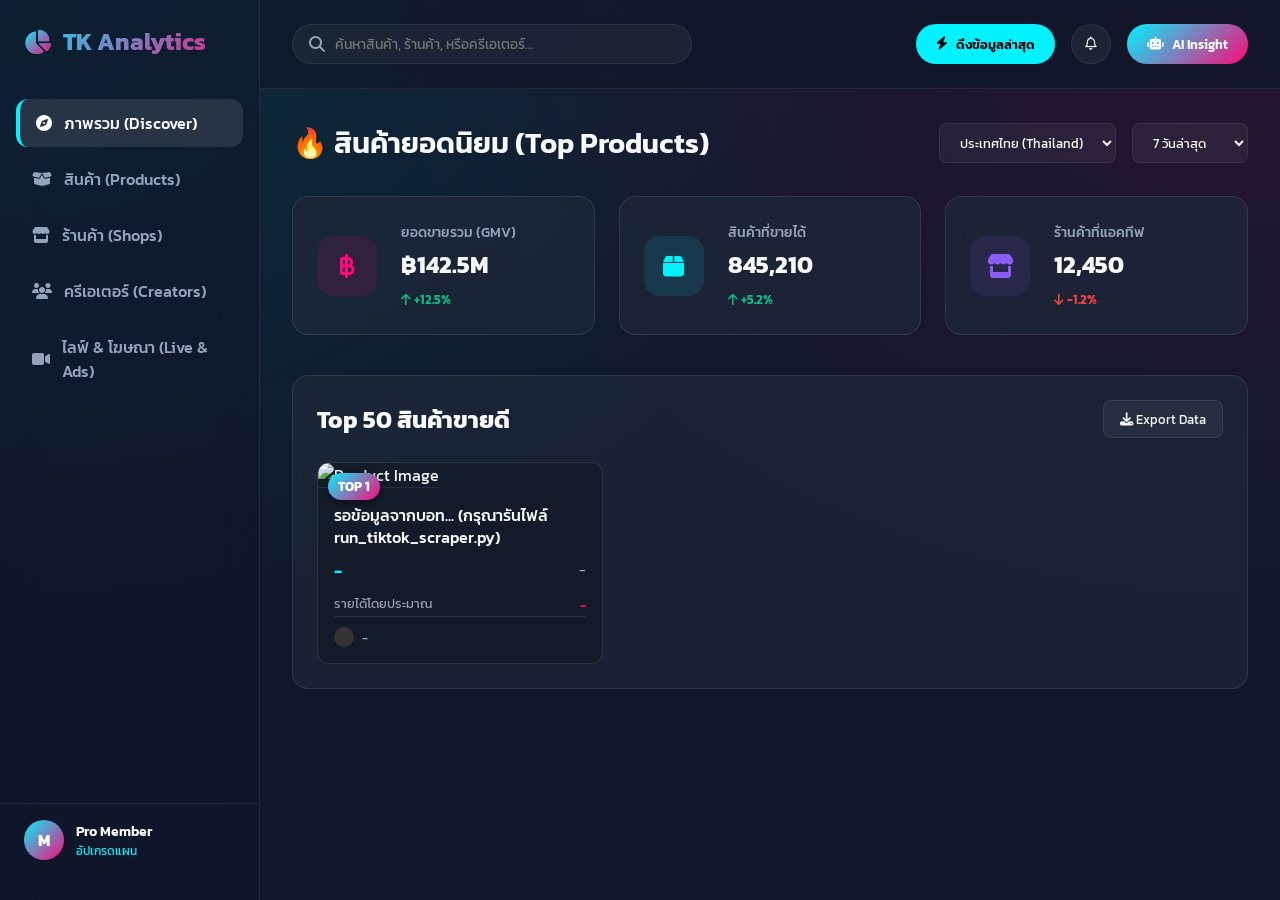
==== tiktok_dashboard_ui/index.html @ 07445271 "Initial commit by Ar-Ham" ====
<!DOCTYPE html>
<html lang="th">
<head>
    <meta charset="UTF-8">
    <meta name="viewport" content="width=device-width, initial-scale=1.0">
    <title>TK Analytics - TikTok Shop Dashboard</title>
    <link rel="stylesheet" href="styles.css">
    <!-- Google Fonts -->
    <link href="https://fonts.googleapis.com/css2?family=Inter:wght@300;400;500;600;700&family=Kanit:wght@300;400;500;600&display=swap" rel="stylesheet">
    <!-- FontAwesome -->
    <link rel="stylesheet" href="https://cdnjs.cloudflare.com/ajax/libs/font-awesome/6.4.0/css/all.min.css">
</head>
<body>
    <div class="dashboard-container">
        <!-- Sidebar -->
        <aside class="sidebar">
            <div class="logo">
                <i class="fa-solid fa-chart-pie logo-icon"></i>
                <span>TK Analytics</span>
            </div>
            <nav class="sidebar-nav">
                <a href="#" class="nav-item active"><i class="fa-solid fa-compass"></i> ภาพรวม (Discover)</a>
                <a href="#" class="nav-item"><i class="fa-solid fa-box-open"></i> สินค้า (Products)</a>
                <a href="#" class="nav-item"><i class="fa-solid fa-store"></i> ร้านค้า (Shops)</a>
                <a href="#" class="nav-item"><i class="fa-solid fa-users"></i> ครีเอเตอร์ (Creators)</a>
                <a href="#" class="nav-item"><i class="fa-solid fa-video"></i> ไลฟ์ & โฆษณา (Live & Ads)</a>
            </nav>
            <div class="sidebar-footer">
                <div class="user-profile">
                    <div class="avatar">M</div>
                    <div class="user-info">
                        <span class="user-name">Pro Member</span>
                        <span class="user-plan">อัปเกรดแผน</span>
                    </div>
                </div>
            </div>
        </aside>

        <!-- Main Content -->
        <main class="main-content">
            <!-- Header -->
            <header class="topbar">
                <div class="search-bar">
                    <i class="fa-solid fa-search"></i>
                    <input type="text" placeholder="ค้นหาสินค้า, ร้านค้า, หรือครีเอเตอร์...">
                </div>
                <div class="topbar-actions">
                    <button id="scrape-btn" class="action-btn primary-btn" style="background: var(--primary-cyan); color: #000;"><i class="fa-solid fa-bolt"></i> ดึงข้อมูลล่าสุด</button>
                    <button class="action-btn"><i class="fa-regular fa-bell"></i></button>
                    <button class="action-btn primary-btn"><i class="fa-solid fa-robot"></i> AI Insight</button>
                </div>
            </header>

            <!-- Dashboard Content -->
            <div class="content-wrapper">
                <div class="page-header">
                    <h1>🔥 สินค้ายอดนิยม (Top Products)</h1>
                    <div class="filters">
                        <select class="filter-select">
                            <option>ประเทศไทย (Thailand)</option>
                        </select>
                        <select class="filter-select">
                            <option>7 วันล่าสุด</option>
                            <option>30 วันล่าสุด</option>
                        </select>
                    </div>
                </div>

                <!-- Stats Overview -->
                <div class="stats-grid">
                    <div class="stat-card">
                        <div class="stat-icon pink"><i class="fa-solid fa-baht-sign"></i></div>
                        <div class="stat-info">
                            <h3>ยอดขายรวม (GMV)</h3>
                            <h2>฿142.5M</h2>
                            <span class="trend positive"><i class="fa-solid fa-arrow-up"></i> +12.5%</span>
                        </div>
                    </div>
                    <div class="stat-card">
                        <div class="stat-icon cyan"><i class="fa-solid fa-box"></i></div>
                        <div class="stat-info">
                            <h3>สินค้าที่ขายได้</h3>
                            <h2>845,210</h2>
                            <span class="trend positive"><i class="fa-solid fa-arrow-up"></i> +5.2%</span>
                        </div>
                    </div>
                    <div class="stat-card">
                        <div class="stat-icon purple"><i class="fa-solid fa-store"></i></div>
                        <div class="stat-info">
                            <h3>ร้านค้าที่แอคทีฟ</h3>
                            <h2>12,450</h2>
                            <span class="trend negative"><i class="fa-solid fa-arrow-down"></i> -1.2%</span>
                        </div>
                    </div>
                </div>

                <!-- Products Grid -->
                <div class="products-section">
                    <div class="section-header">
                        <h2>Top 50 สินค้าขายดี</h2>
                        <button class="export-btn"><i class="fa-solid fa-download"></i> Export Data</button>
                    </div>
                    
                    <div class="products-grid" id="products-container">
                        <!-- Product cards will be injected by JavaScript -->
                    </div>
                </div>
            </div>
        </main>
    </div>

    <script src="script.js"></script>
</body>
</html>
---- tiktok_dashboard_ui/styles.css ----
:root {
    /* Colors */
    --bg-dark: #0f172a;
    --bg-card: rgba(30, 41, 59, 0.7);
    --text-main: #f8fafc;
    --text-muted: #94a3b8;
    --primary-cyan: #00f2fe;
    --primary-pink: #fe0979;
    --accent-purple: #8b5cf6;
    --border-color: rgba(255, 255, 255, 0.08);
    --glass-bg: rgba(15, 23, 42, 0.6);
    --glass-border: rgba(255, 255, 255, 0.1);
    
    /* Gradients */
    --gradient-tiktok: linear-gradient(135deg, var(--primary-cyan) 0%, var(--primary-pink) 100%);
    --gradient-card: linear-gradient(180deg, rgba(30,41,59,0.9) 0%, rgba(15,23,42,0.9) 100%);
}

* {
    margin: 0;
    padding: 0;
    box-sizing: border-box;
    font-family: 'Kanit', 'Inter', sans-serif;
}

body {
    background-color: var(--bg-dark);
    color: var(--text-main);
    background-image: 
        radial-gradient(at 0% 0%, rgba(0, 242, 254, 0.1) 0px, transparent 50%),
        radial-gradient(at 100% 0%, rgba(254, 9, 121, 0.1) 0px, transparent 50%);
    background-attachment: fixed;
    min-height: 100vh;
}

/* Dashboard Layout */
.dashboard-container {
    display: flex;
    height: 100vh;
    overflow: hidden;
}

/* Sidebar */
.sidebar {
    width: 260px;
    background: var(--glass-bg);
    border-right: 1px solid var(--border-color);
    backdrop-filter: blur(20px);
    display: flex;
    flex-direction: column;
    padding: 1.5rem 0;
    z-index: 10;
}

.logo {
    display: flex;
    align-items: center;
    gap: 12px;
    padding: 0 1.5rem;
    font-size: 1.5rem;
    font-weight: 700;
    margin-bottom: 2.5rem;
    background: var(--gradient-tiktok);
    -webkit-background-clip: text;
    -webkit-text-fill-color: transparent;
}

.logo-icon {
    background: var(--gradient-tiktok);
    -webkit-background-clip: text;
    -webkit-text-fill-color: transparent;
}

.sidebar-nav {
    display: flex;
    flex-direction: column;
    gap: 0.5rem;
    padding: 0 1rem;
    flex: 1;
}

.nav-item {
    display: flex;
    align-items: center;
    gap: 12px;
    padding: 12px 16px;
    color: var(--text-muted);
    text-decoration: none;
    border-radius: 12px;
    transition: all 0.3s ease;
    font-weight: 500;
}

.nav-item:hover {
    color: var(--text-main);
    background: rgba(255, 255, 255, 0.05);
}

.nav-item.active {
    color: var(--text-main);
    background: rgba(255, 255, 255, 0.1);
    border-left: 4px solid var(--primary-cyan);
}

.sidebar-footer {
    padding: 1rem 1.5rem;
    border-top: 1px solid var(--border-color);
}

.user-profile {
    display: flex;
    align-items: center;
    gap: 12px;
}

.avatar {
    width: 40px;
    height: 40px;
    border-radius: 50%;
    background: var(--gradient-tiktok);
    display: flex;
    align-items: center;
    justify-content: center;
    font-weight: 700;
    color: white;
}

.user-info {
    display: flex;
    flex-direction: column;
}

.user-name {
    font-size: 0.9rem;
    font-weight: 600;
}

.user-plan {
    font-size: 0.75rem;
    color: var(--primary-cyan);
    cursor: pointer;
}

/* Main Content */
.main-content {
    flex: 1;
    display: flex;
    flex-direction: column;
    overflow-y: auto;
}

/* Topbar */
.topbar {
    display: flex;
    justify-content: space-between;
    align-items: center;
    padding: 1.5rem 2rem;
    background: rgba(15, 23, 42, 0.8);
    backdrop-filter: blur(10px);
    border-bottom: 1px solid var(--border-color);
    position: sticky;
    top: 0;
    z-index: 5;
}

.search-bar {
    display: flex;
    align-items: center;
    background: rgba(255, 255, 255, 0.05);
    border: 1px solid var(--border-color);
    border-radius: 20px;
    padding: 8px 16px;
    width: 400px;
    transition: all 0.3s ease;
}

.search-bar:focus-within {
    border-color: var(--primary-cyan);
    box-shadow: 0 0 10px rgba(0, 242, 254, 0.2);
}

.search-bar i {
    color: var(--text-muted);
    margin-right: 10px;
}

.search-bar input {
    background: transparent;
    border: none;
    color: var(--text-main);
    width: 100%;
    outline: none;
    font-size: 0.9rem;
}

.topbar-actions {
    display: flex;
    gap: 1rem;
}

.action-btn {
    background: rgba(255, 255, 255, 0.05);
    border: 1px solid var(--border-color);
    color: var(--text-main);
    width: 40px;
    height: 40px;
    border-radius: 50%;
    cursor: pointer;
    transition: all 0.3s ease;
    display: flex;
    align-items: center;
    justify-content: center;
}

.action-btn:hover {
    background: rgba(255, 255, 255, 0.1);
}

.primary-btn {
    width: auto;
    padding: 0 20px;
    border-radius: 20px;
    background: var(--gradient-tiktok);
    border: none;
    font-weight: 600;
    gap: 8px;
}

.primary-btn:hover {
    box-shadow: 0 4px 15px rgba(254, 9, 121, 0.4);
    transform: translateY(-2px);
}

/* Content Wrapper */
.content-wrapper {
    padding: 2rem;
}

.page-header {
    display: flex;
    justify-content: space-between;
    align-items: center;
    margin-bottom: 2rem;
}

.page-header h1 {
    font-size: 1.8rem;
    font-weight: 600;
}

.filters {
    display: flex;
    gap: 1rem;
}

.filter-select {
    background: rgba(255, 255, 255, 0.05);
    border: 1px solid var(--border-color);
    color: var(--text-main);
    padding: 8px 16px;
    border-radius: 8px;
    outline: none;
    cursor: pointer;
}

/* Stats Grid */
.stats-grid {
    display: grid;
    grid-template-columns: repeat(auto-fit, minmax(250px, 1fr));
    gap: 1.5rem;
    margin-bottom: 2.5rem;
}

.stat-card {
    background: var(--bg-card);
    border: 1px solid var(--glass-border);
    border-radius: 16px;
    padding: 1.5rem;
    display: flex;
    align-items: center;
    gap: 1.5rem;
    backdrop-filter: blur(10px);
    transition: transform 0.3s ease, box-shadow 0.3s ease;
}

.stat-card:hover {
    transform: translateY(-5px);
    box-shadow: 0 10px 20px rgba(0, 0, 0, 0.2);
}

.stat-icon {
    width: 60px;
    height: 60px;
    border-radius: 16px;
    display: flex;
    align-items: center;
    justify-content: center;
    font-size: 1.5rem;
}

.stat-icon.pink { background: rgba(254, 9, 121, 0.1); color: var(--primary-pink); }
.stat-icon.cyan { background: rgba(0, 242, 254, 0.1); color: var(--primary-cyan); }
.stat-icon.purple { background: rgba(139, 92, 246, 0.1); color: var(--accent-purple); }

.stat-info h3 {
    font-size: 0.9rem;
    color: var(--text-muted);
    font-weight: 500;
    margin-bottom: 4px;
}

.stat-info h2 {
    font-size: 1.5rem;
    margin-bottom: 4px;
}

.trend {
    font-size: 0.8rem;
    font-weight: 600;
}
.trend.positive { color: #10b981; }
.trend.negative { color: #ef4444; }

/* Products Section */
.products-section {
    background: var(--bg-card);
    border: 1px solid var(--glass-border);
    border-radius: 16px;
    padding: 1.5rem;
    backdrop-filter: blur(10px);
}

.section-header {
    display: flex;
    justify-content: space-between;
    align-items: center;
    margin-bottom: 1.5rem;
}

.export-btn {
    background: rgba(255, 255, 255, 0.05);
    border: 1px solid var(--border-color);
    color: var(--text-main);
    padding: 8px 16px;
    border-radius: 8px;
    cursor: pointer;
    transition: all 0.3s ease;
}

.export-btn:hover {
    background: rgba(255, 255, 255, 0.1);
}

/* Product Grid */
.products-grid {
    display: grid;
    grid-template-columns: repeat(auto-fill, minmax(280px, 1fr));
    gap: 1.5rem;
}

.product-card {
    background: rgba(0, 0, 0, 0.2);
    border: 1px solid var(--glass-border);
    border-radius: 12px;
    overflow: hidden;
    transition: all 0.3s ease;
    position: relative;
}

.product-card:hover {
    transform: translateY(-5px);
    box-shadow: 0 8px 25px rgba(0, 242, 254, 0.15);
    border-color: rgba(0, 242, 254, 0.3);
}

.product-rank {
    position: absolute;
    top: 10px;
    left: 10px;
    background: var(--gradient-tiktok);
    color: white;
    padding: 4px 10px;
    border-radius: 20px;
    font-size: 0.8rem;
    font-weight: 700;
    z-index: 2;
    box-shadow: 0 2px 10px rgba(0,0,0,0.5);
}

.product-img {
    width: 100%;
    height: 200px;
    object-fit: cover;
    border-bottom: 1px solid var(--border-color);
}

.product-details {
    padding: 1rem;
}

.product-title {
    font-size: 1rem;
    font-weight: 500;
    margin-bottom: 10px;
    line-height: 1.4;
    height: 44px;
    overflow: hidden;
    display: -webkit-box;
    -webkit-line-clamp: 2;
    -webkit-box-orient: vertical;
}

.product-metrics {
    display: flex;
    justify-content: space-between;
    margin-bottom: 10px;
    font-size: 0.9rem;
}

.price {
    color: var(--primary-cyan);
    font-weight: 600;
    font-size: 1.1rem;
}

.sales {
    color: var(--text-muted);
}

.shop-info {
    display: flex;
    align-items: center;
    gap: 8px;
    font-size: 0.8rem;
    color: var(--text-muted);
    border-top: 1px solid var(--border-color);
    padding-top: 10px;
}

.shop-avatar {
    width: 20px;
    height: 20px;
    border-radius: 50%;
    background: #333;
}
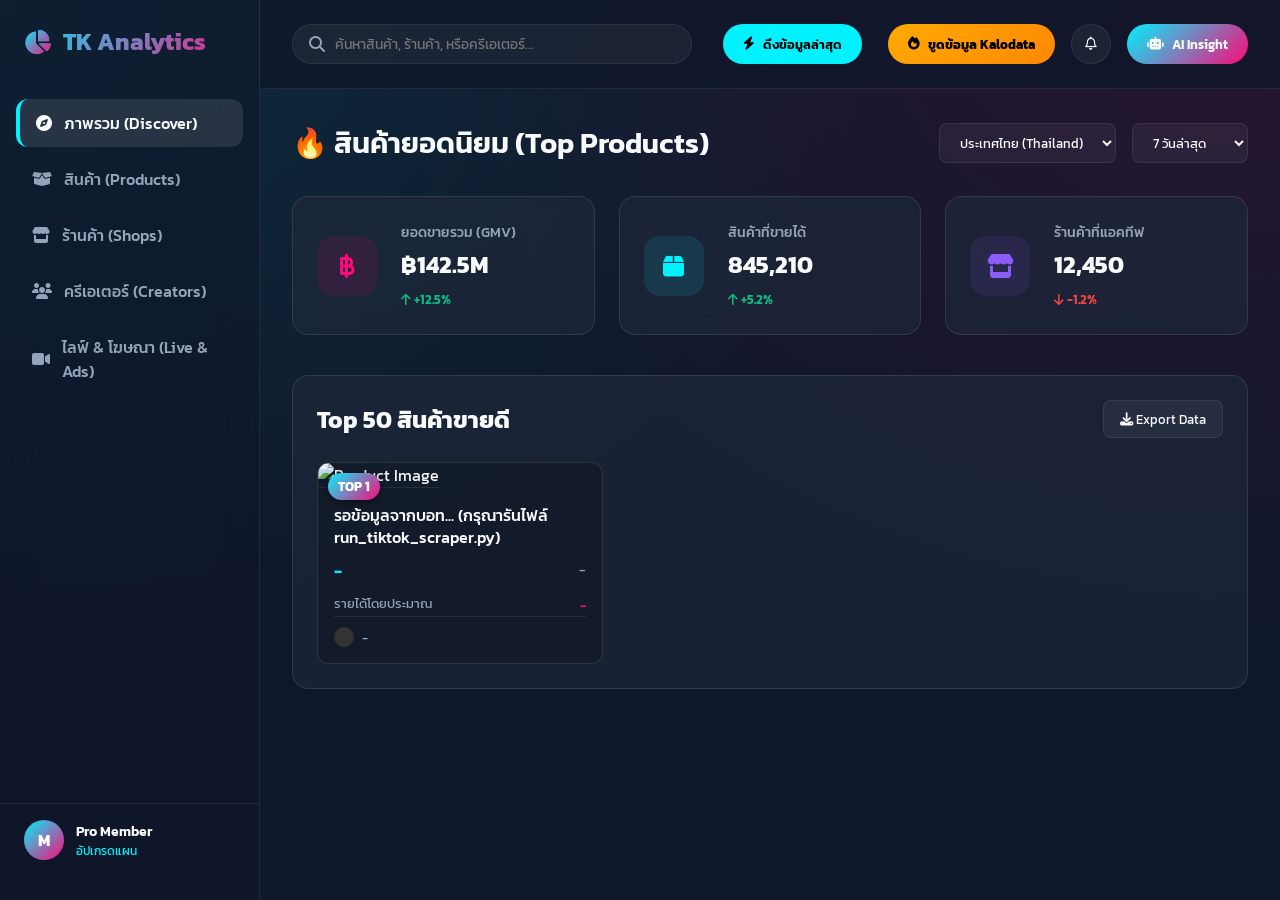
==== commit 58692895: "Add Kalodata scraper and dashboard integration by Ar-Ham" ====
--- a/tiktok_dashboard_ui/index.html
+++ b/tiktok_dashboard_ui/index.html
@@ -46,6 +46,7 @@
                 </div>
                 <div class="topbar-actions">
                     <button id="scrape-btn" class="action-btn primary-btn" style="background: var(--primary-cyan); color: #000;"><i class="fa-solid fa-bolt"></i> ดึงข้อมูลล่าสุด</button>
+                    <button id="scrape-kalodata-btn" class="action-btn primary-btn" style="background: linear-gradient(135deg, #ffaa00, #ff8800); color: #000; font-weight: bold; margin-left: 10px;"><i class="fa-solid fa-fire"></i> ขูดข้อมูล Kalodata</button>
                     <button class="action-btn"><i class="fa-regular fa-bell"></i></button>
                     <button class="action-btn primary-btn"><i class="fa-solid fa-robot"></i> AI Insight</button>
                 </div>
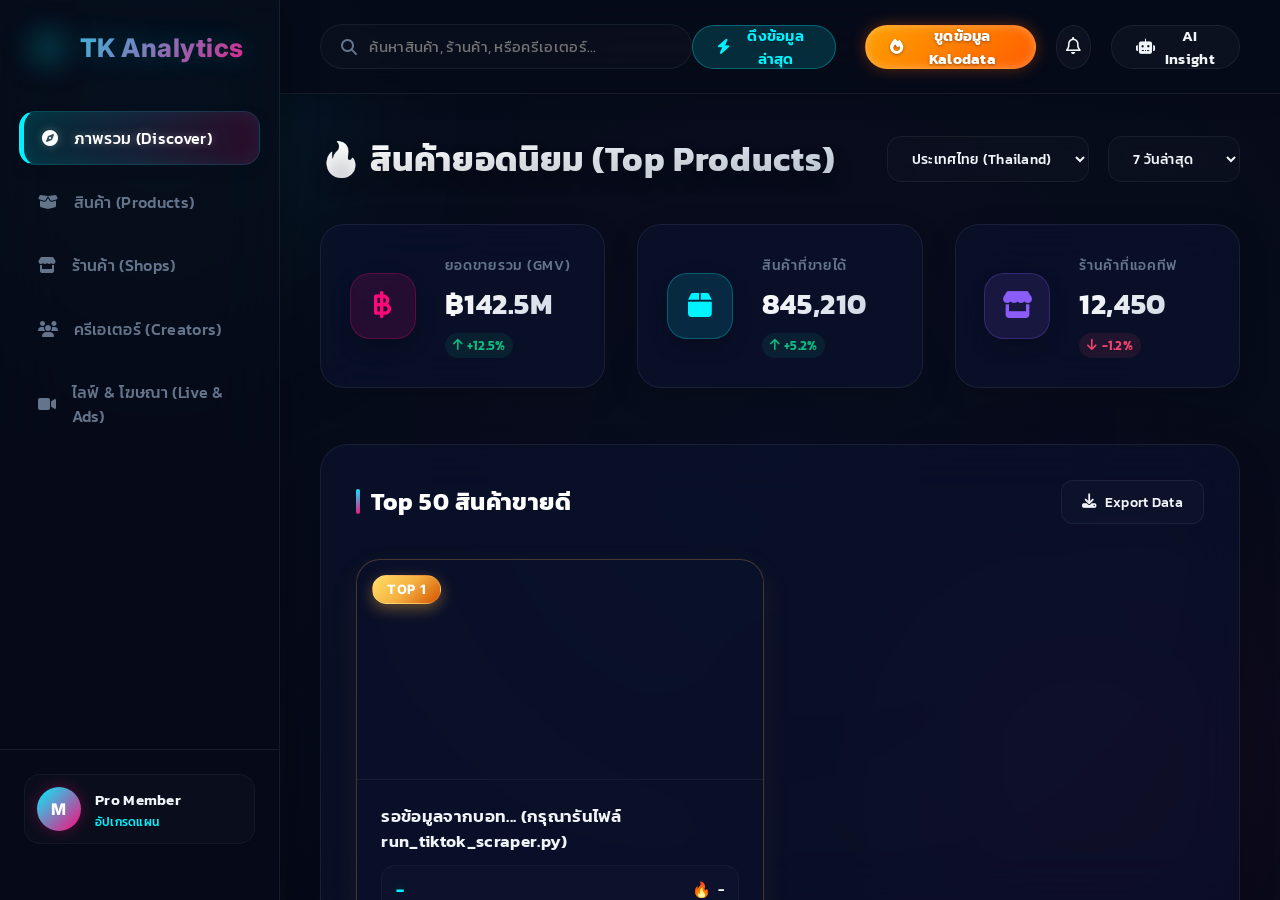
==== commit 4f6f5705: "fix(cache): add stylesheet cache buster in index.html" ====
--- a/tiktok_dashboard_ui/index.html
+++ b/tiktok_dashboard_ui/index.html
@@ -4,7 +4,7 @@
     <meta charset="UTF-8">
     <meta name="viewport" content="width=device-width, initial-scale=1.0">
     <title>TK Analytics - TikTok Shop Dashboard</title>
-    <link rel="stylesheet" href="styles.css">
+    <link rel="stylesheet" href="styles.css?v=2.0">
     <!-- Google Fonts -->
     <link href="https://fonts.googleapis.com/css2?family=Inter:wght@300;400;500;600;700&family=Kanit:wght@300;400;500;600&display=swap" rel="stylesheet">
     <!-- FontAwesome -->
--- a/tiktok_dashboard_ui/styles.css
+++ b/tiktok_dashboard_ui/styles.css
@@ -1,19 +1,31 @@
 :root {
-    /* Colors */
-    --bg-dark: #0f172a;
-    --bg-card: rgba(30, 41, 59, 0.7);
-    --text-main: #f8fafc;
-    --text-muted: #94a3b8;
+    /* Base Colors - Luxurious Sleek Dark Palette */
+    --bg-dark: #070b19;
+    --bg-surface: #0b122c;
+    --bg-card: rgba(13, 22, 53, 0.45);
+    
+    --text-main: #f1f5f9;
+    --text-muted: #64748b;
+    --text-glow: rgba(255, 255, 255, 0.8);
+    
+    /* Cyber Gradient Colors */
     --primary-cyan: #00f2fe;
     --primary-pink: #fe0979;
     --accent-purple: #8b5cf6;
-    --border-color: rgba(255, 255, 255, 0.08);
-    --glass-bg: rgba(15, 23, 42, 0.6);
-    --glass-border: rgba(255, 255, 255, 0.1);
+    --primary-gold: #f5b041;
+    --border-color: rgba(255, 255, 255, 0.05);
     
-    /* Gradients */
+    /* Reflective Glass Properties */
+    --glass-bg: rgba(7, 11, 25, 0.65);
+    --glass-border: rgba(255, 255, 255, 0.07);
+    
+    /* Premium Gradients */
     --gradient-tiktok: linear-gradient(135deg, var(--primary-cyan) 0%, var(--primary-pink) 100%);
-    --gradient-card: linear-gradient(180deg, rgba(30,41,59,0.9) 0%, rgba(15,23,42,0.9) 100%);
+    --gradient-gold: linear-gradient(135deg, #ffe066 0%, #f5b041 50%, #d35400 100%);
+    --gradient-silver: linear-gradient(135deg, #ffffff 0%, #cbd5e1 50%, #64748b 100%);
+    --gradient-bronze: linear-gradient(135deg, #f0b27a 0%, #ca6f1e 50%, #873600 100%);
+    --gradient-cyber: linear-gradient(135deg, var(--accent-purple) 0%, var(--primary-pink) 100%);
+    --gradient-glow: linear-gradient(90deg, rgba(0, 242, 254, 0.15) 0%, rgba(254, 9, 121, 0.15) 100%);
 }
 
 * {
@@ -21,16 +33,71 @@
     padding: 0;
     box-sizing: border-box;
     font-family: 'Kanit', 'Inter', sans-serif;
-}
-
+    letter-spacing: 0.02em;
+}
+
+/* Beautiful Animated Dynamic Glow Background */
 body {
     background-color: var(--bg-dark);
     color: var(--text-main);
-    background-image: 
-        radial-gradient(at 0% 0%, rgba(0, 242, 254, 0.1) 0px, transparent 50%),
-        radial-gradient(at 100% 0%, rgba(254, 9, 121, 0.1) 0px, transparent 50%);
-    background-attachment: fixed;
     min-height: 100vh;
+    overflow-x: hidden;
+    position: relative;
+}
+
+/* Floating Blurred Organic Spheres for immersive feel */
+body::before {
+    content: '';
+    position: fixed;
+    top: -10%;
+    left: -10%;
+    width: 45%;
+    height: 45%;
+    background: radial-gradient(circle, rgba(0, 242, 254, 0.12) 0%, transparent 70%);
+    z-index: -1;
+    filter: blur(100px);
+    animation: floatGlow1 25s infinite alternate ease-in-out;
+}
+
+body::after {
+    content: '';
+    position: fixed;
+    bottom: -10%;
+    right: -10%;
+    width: 50%;
+    height: 50%;
+    background: radial-gradient(circle, rgba(254, 9, 121, 0.1) 0%, transparent 70%);
+    z-index: -1;
+    filter: blur(110px);
+    animation: floatGlow2 30s infinite alternate ease-in-out;
+}
+
+@keyframes floatGlow1 {
+    0% { transform: translate(0, 0) scale(1); }
+    100% { transform: translate(120px, 60px) scale(1.25); }
+}
+
+@keyframes floatGlow2 {
+    0% { transform: translate(0, 0) scale(1); }
+    100% { transform: translate(-140px, -80px) scale(1.15); }
+}
+
+/* Custom Cyber Scrollbar */
+::-webkit-scrollbar {
+    width: 6px;
+    height: 6px;
+}
+::-webkit-scrollbar-track {
+    background: rgba(7, 11, 25, 0.5);
+}
+::-webkit-scrollbar-thumb {
+    background: rgba(255, 255, 255, 0.1);
+    border-radius: 10px;
+    transition: all 0.3s;
+}
+::-webkit-scrollbar-thumb:hover {
+    background: var(--primary-cyan);
+    box-shadow: 0 0 10px var(--primary-cyan);
 }
 
 /* Dashboard Layout */
@@ -40,89 +107,103 @@
     overflow: hidden;
 }
 
-/* Sidebar */
+/* Sidebar with Futuristic Glassmorphism */
 .sidebar {
-    width: 260px;
+    width: 280px;
     background: var(--glass-bg);
-    border-right: 1px solid var(--border-color);
-    backdrop-filter: blur(20px);
+    border-right: 1px solid var(--glass-border);
+    backdrop-filter: blur(35px);
+    -webkit-backdrop-filter: blur(35px);
     display: flex;
     flex-direction: column;
-    padding: 1.5rem 0;
+    padding: 2rem 0;
     z-index: 10;
+    box-shadow: 10px 0 30px rgba(0, 0, 0, 0.2);
 }
 
 .logo {
     display: flex;
     align-items: center;
-    gap: 12px;
-    padding: 0 1.5rem;
-    font-size: 1.5rem;
-    font-weight: 700;
-    margin-bottom: 2.5rem;
+    gap: 15px;
+    padding: 0 2rem;
+    font-size: 1.6rem;
+    font-weight: 800;
+    margin-bottom: 3rem;
     background: var(--gradient-tiktok);
     -webkit-background-clip: text;
     -webkit-text-fill-color: transparent;
+    text-shadow: 0 0 30px rgba(0, 242, 254, 0.3);
 }
 
 .logo-icon {
-    background: var(--gradient-tiktok);
-    -webkit-background-clip: text;
-    -webkit-text-fill-color: transparent;
+    font-size: 1.8rem;
+    filter: drop-shadow(0 0 10px rgba(0, 242, 254, 0.5));
 }
 
 .sidebar-nav {
     display: flex;
     flex-direction: column;
-    gap: 0.5rem;
-    padding: 0 1rem;
+    gap: 0.6rem;
+    padding: 0 1.2rem;
     flex: 1;
 }
 
 .nav-item {
     display: flex;
     align-items: center;
-    gap: 12px;
-    padding: 12px 16px;
+    gap: 15px;
+    padding: 14px 18px;
     color: var(--text-muted);
     text-decoration: none;
-    border-radius: 12px;
-    transition: all 0.3s ease;
+    border-radius: 16px;
+    transition: all 0.4s cubic-bezier(0.4, 0, 0.2, 1);
     font-weight: 500;
+    border: 1px solid transparent;
 }
 
 .nav-item:hover {
     color: var(--text-main);
-    background: rgba(255, 255, 255, 0.05);
+    background: rgba(255, 255, 255, 0.03);
+    border-color: rgba(255, 255, 255, 0.05);
+    transform: translateX(5px);
 }
 
 .nav-item.active {
-    color: var(--text-main);
-    background: rgba(255, 255, 255, 0.1);
-    border-left: 4px solid var(--primary-cyan);
+    color: #fff;
+    background: var(--gradient-glow);
+    border: 1px solid rgba(0, 242, 254, 0.15);
+    border-left: 5px solid var(--primary-cyan);
+    box-shadow: inset 0 0 20px rgba(0, 242, 254, 0.08), 0 5px 15px rgba(0, 0, 0, 0.1);
+    text-shadow: 0 0 8px rgba(255, 255, 255, 0.3);
 }
 
 .sidebar-footer {
-    padding: 1rem 1.5rem;
-    border-top: 1px solid var(--border-color);
+    padding: 1.5rem;
+    border-top: 1px solid var(--glass-border);
+    margin-top: auto;
 }
 
 .user-profile {
     display: flex;
     align-items: center;
-    gap: 12px;
+    gap: 14px;
+    background: rgba(255, 255, 255, 0.02);
+    padding: 12px;
+    border-radius: 16px;
+    border: 1px solid rgba(255, 255, 255, 0.04);
 }
 
 .avatar {
-    width: 40px;
-    height: 40px;
+    width: 44px;
+    height: 44px;
     border-radius: 50%;
     background: var(--gradient-tiktok);
     display: flex;
     align-items: center;
     justify-content: center;
-    font-weight: 700;
+    font-weight: 800;
     color: white;
+    box-shadow: 0 0 15px rgba(254, 9, 121, 0.3);
 }
 
 .user-info {
@@ -131,57 +212,69 @@
 }
 
 .user-name {
-    font-size: 0.9rem;
+    font-size: 0.95rem;
     font-weight: 600;
+    color: var(--text-main);
 }
 
 .user-plan {
     font-size: 0.75rem;
     color: var(--primary-cyan);
-    cursor: pointer;
-}
-
-/* Main Content */
+    font-weight: 500;
+    margin-top: 2px;
+    transition: all 0.3s;
+}
+
+.user-plan:hover {
+    text-shadow: 0 0 8px var(--primary-cyan);
+}
+
+/* Main Content Area */
 .main-content {
     flex: 1;
     display: flex;
     flex-direction: column;
     overflow-y: auto;
-}
-
-/* Topbar */
+    background: radial-gradient(circle at 50% 50%, rgba(13, 22, 53, 0.2) 0%, transparent 100%);
+}
+
+/* Glass Header Topbar */
 .topbar {
     display: flex;
     justify-content: space-between;
     align-items: center;
-    padding: 1.5rem 2rem;
-    background: rgba(15, 23, 42, 0.8);
-    backdrop-filter: blur(10px);
-    border-bottom: 1px solid var(--border-color);
+    padding: 1.5rem 2.5rem;
+    background: rgba(7, 11, 25, 0.85);
+    backdrop-filter: blur(20px);
+    -webkit-backdrop-filter: blur(20px);
+    border-bottom: 1px solid var(--glass-border);
     position: sticky;
     top: 0;
     z-index: 5;
+    box-shadow: 0 5px 20px rgba(0, 0, 0, 0.15);
 }
 
 .search-bar {
     display: flex;
     align-items: center;
+    background: rgba(255, 255, 255, 0.02);
+    border: 1px solid rgba(255, 255, 255, 0.06);
+    border-radius: 24px;
+    padding: 10px 20px;
+    width: 420px;
+    transition: all 0.4s cubic-bezier(0.4, 0, 0.2, 1);
+}
+
+.search-bar:focus-within {
+    border-color: rgba(0, 242, 254, 0.4);
     background: rgba(255, 255, 255, 0.05);
-    border: 1px solid var(--border-color);
-    border-radius: 20px;
-    padding: 8px 16px;
-    width: 400px;
-    transition: all 0.3s ease;
-}
-
-.search-bar:focus-within {
-    border-color: var(--primary-cyan);
-    box-shadow: 0 0 10px rgba(0, 242, 254, 0.2);
+    box-shadow: 0 0 20px rgba(0, 242, 254, 0.15);
+    width: 450px;
 }
 
 .search-bar i {
     color: var(--text-muted);
-    margin-right: 10px;
+    margin-right: 12px;
 }
 
 .search-bar input {
@@ -190,256 +283,491 @@
     color: var(--text-main);
     width: 100%;
     outline: none;
-    font-size: 0.9rem;
+    font-size: 0.95rem;
 }
 
 .topbar-actions {
     display: flex;
-    gap: 1rem;
+    align-items: center;
+    gap: 1.2rem;
 }
 
 .action-btn {
-    background: rgba(255, 255, 255, 0.05);
-    border: 1px solid var(--border-color);
-    color: var(--text-main);
-    width: 40px;
-    height: 40px;
+    background: rgba(255, 255, 255, 0.03);
+    border: 1px solid rgba(255, 255, 255, 0.06);
+    color: var(--text-main);
+    width: 44px;
+    height: 44px;
     border-radius: 50%;
     cursor: pointer;
-    transition: all 0.3s ease;
+    transition: all 0.3s cubic-bezier(0.4, 0, 0.2, 1);
     display: flex;
     align-items: center;
     justify-content: center;
+    font-size: 1.05rem;
 }
 
 .action-btn:hover {
-    background: rgba(255, 255, 255, 0.1);
+    background: rgba(255, 255, 255, 0.08);
+    border-color: rgba(255, 255, 255, 0.2);
+    transform: translateY(-2px);
 }
 
 .primary-btn {
     width: auto;
-    padding: 0 20px;
-    border-radius: 20px;
-    background: var(--gradient-tiktok);
-    border: none;
+    padding: 0 24px;
+    border-radius: 22px;
     font-weight: 600;
-    gap: 8px;
-}
-
-.primary-btn:hover {
-    box-shadow: 0 4px 15px rgba(254, 9, 121, 0.4);
+    gap: 10px;
+    font-size: 0.95rem;
+}
+
+#scrape-btn {
+    background: rgba(0, 242, 254, 0.15) !important;
+    border: 1px solid rgba(0, 242, 254, 0.3) !important;
+    color: var(--primary-cyan) !important;
+    transition: all 0.3s ease;
+}
+
+#scrape-btn:hover {
+    background: rgba(0, 242, 254, 0.25) !important;
+    box-shadow: 0 0 15px rgba(0, 242, 254, 0.3);
     transform: translateY(-2px);
 }
 
-/* Content Wrapper */
+/* Premium Kalodata Golden Button */
+#scrape-kalodata-btn {
+    background: linear-gradient(135deg, #ff9f00 0%, #ff5e00 100%) !important;
+    box-shadow: 0 0 15px rgba(255, 94, 0, 0.35), inset 0 0 10px rgba(255, 255, 255, 0.3) !important;
+    border: 1px solid rgba(255, 255, 255, 0.15) !important;
+    color: white !important;
+    text-shadow: 0 1px 3px rgba(0, 0, 0, 0.4);
+    position: relative;
+    overflow: hidden;
+    transition: all 0.4s cubic-bezier(0.4, 0, 0.2, 1) !important;
+}
+
+#scrape-kalodata-btn::before {
+    content: '';
+    position: absolute;
+    top: -50%;
+    left: -60%;
+    width: 30%;
+    height: 200%;
+    background: rgba(255, 255, 255, 0.25);
+    transform: rotate(45deg);
+    transition: all 0.6s ease;
+    opacity: 0;
+}
+
+#scrape-kalodata-btn:hover {
+    transform: translateY(-3px) scale(1.03);
+    box-shadow: 0 0 25px rgba(255, 94, 0, 0.55), inset 0 0 12px rgba(255, 255, 255, 0.4) !important;
+}
+
+#scrape-kalodata-btn:hover::before {
+    left: 150%;
+    opacity: 1;
+}
+
+/* Dashboard Inner Wrapper */
 .content-wrapper {
-    padding: 2rem;
+    padding: 2.5rem;
+    max-width: 1600px;
+    width: 100%;
+    margin: 0 auto;
 }
 
 .page-header {
     display: flex;
     justify-content: space-between;
     align-items: center;
-    margin-bottom: 2rem;
+    margin-bottom: 2.5rem;
 }
 
 .page-header h1 {
-    font-size: 1.8rem;
-    font-weight: 600;
+    font-size: 2.1rem;
+    font-weight: 700;
+    background: linear-gradient(135deg, #ffffff 0%, #cbd5e1 100%);
+    -webkit-background-clip: text;
+    -webkit-text-fill-color: transparent;
+    text-shadow: 0 10px 20px rgba(0,0,0,0.2);
 }
 
 .filters {
     display: flex;
-    gap: 1rem;
+    gap: 1.2rem;
 }
 
 .filter-select {
-    background: rgba(255, 255, 255, 0.05);
-    border: 1px solid var(--border-color);
-    color: var(--text-main);
-    padding: 8px 16px;
-    border-radius: 8px;
+    background: rgba(255, 255, 255, 0.02);
+    border: 1px solid rgba(255, 255, 255, 0.06);
+    color: var(--text-main);
+    padding: 10px 20px;
+    border-radius: 14px;
     outline: none;
     cursor: pointer;
-}
-
-/* Stats Grid */
+    font-weight: 500;
+    font-size: 0.9rem;
+    backdrop-filter: blur(10px);
+    transition: all 0.3s;
+}
+
+.filter-select:hover {
+    background: rgba(255, 255, 255, 0.05);
+    border-color: rgba(255, 255, 255, 0.15);
+}
+
+/* Interactive Glass Stats Grid */
 .stats-grid {
     display: grid;
-    grid-template-columns: repeat(auto-fit, minmax(250px, 1fr));
-    gap: 1.5rem;
-    margin-bottom: 2.5rem;
+    grid-template-columns: repeat(auto-fit, minmax(280px, 1fr));
+    gap: 2rem;
+    margin-bottom: 3.5rem;
 }
 
 .stat-card {
     background: var(--bg-card);
     border: 1px solid var(--glass-border);
-    border-radius: 16px;
-    padding: 1.5rem;
-    display: flex;
-    align-items: center;
-    gap: 1.5rem;
-    backdrop-filter: blur(10px);
-    transition: transform 0.3s ease, box-shadow 0.3s ease;
+    border-radius: 24px;
+    padding: 1.8rem;
+    display: flex;
+    align-items: center;
+    gap: 1.8rem;
+    backdrop-filter: blur(20px);
+    -webkit-backdrop-filter: blur(20px);
+    transition: all 0.4s cubic-bezier(0.4, 0, 0.2, 1);
+    box-shadow: 0 10px 30px rgba(0, 0, 0, 0.15);
 }
 
 .stat-card:hover {
-    transform: translateY(-5px);
-    box-shadow: 0 10px 20px rgba(0, 0, 0, 0.2);
+    transform: translateY(-8px) scale(1.02);
+    border-color: rgba(255, 255, 255, 0.15);
+    box-shadow: 0 20px 40px rgba(0, 0, 0, 0.3), 0 0 20px rgba(0, 242, 254, 0.08);
 }
 
 .stat-icon {
-    width: 60px;
-    height: 60px;
-    border-radius: 16px;
+    width: 66px;
+    height: 66px;
+    border-radius: 20px;
     display: flex;
     align-items: center;
     justify-content: center;
-    font-size: 1.5rem;
-}
-
-.stat-icon.pink { background: rgba(254, 9, 121, 0.1); color: var(--primary-pink); }
-.stat-icon.cyan { background: rgba(0, 242, 254, 0.1); color: var(--primary-cyan); }
-.stat-icon.purple { background: rgba(139, 92, 246, 0.1); color: var(--accent-purple); }
+    font-size: 1.7rem;
+    box-shadow: 0 8px 20px rgba(0, 0, 0, 0.2);
+}
+
+.stat-icon.pink { background: rgba(254, 9, 121, 0.12); color: var(--primary-pink); border: 1px solid rgba(254, 9, 121, 0.25); }
+.stat-icon.cyan { background: rgba(0, 242, 254, 0.12); color: var(--primary-cyan); border: 1px solid rgba(0, 242, 254, 0.25); }
+.stat-icon.purple { background: rgba(139, 92, 246, 0.12); color: var(--accent-purple); border: 1px solid rgba(139, 92, 246, 0.25); }
 
 .stat-info h3 {
     font-size: 0.9rem;
     color: var(--text-muted);
     font-weight: 500;
-    margin-bottom: 4px;
+    margin-bottom: 6px;
+    text-transform: uppercase;
+    letter-spacing: 0.05em;
 }
 
 .stat-info h2 {
-    font-size: 1.5rem;
-    margin-bottom: 4px;
+    font-size: 1.8rem;
+    font-weight: 700;
+    margin-bottom: 6px;
+    background: linear-gradient(135deg, #ffffff 0%, #cbd5e1 100%);
+    -webkit-background-clip: text;
+    -webkit-text-fill-color: transparent;
 }
 
 .trend {
     font-size: 0.8rem;
     font-weight: 600;
-}
-.trend.positive { color: #10b981; }
-.trend.negative { color: #ef4444; }
-
-/* Products Section */
+    display: inline-flex;
+    align-items: center;
+    gap: 4px;
+    padding: 3px 8px;
+    border-radius: 20px;
+}
+.trend.positive { background: rgba(16, 185, 129, 0.1); color: #10b981; }
+.trend.negative { background: rgba(239, 68, 110, 0.1); color: #ef446e; }
+
+/* Products Section Base */
 .products-section {
     background: var(--bg-card);
     border: 1px solid var(--glass-border);
-    border-radius: 16px;
-    padding: 1.5rem;
-    backdrop-filter: blur(10px);
+    border-radius: 28px;
+    padding: 2.2rem;
+    backdrop-filter: blur(25px);
+    -webkit-backdrop-filter: blur(25px);
+    box-shadow: 0 15px 35px rgba(0, 0, 0, 0.2);
 }
 
 .section-header {
     display: flex;
     justify-content: space-between;
     align-items: center;
-    margin-bottom: 1.5rem;
+    margin-bottom: 2.2rem;
+}
+
+.section-header h2 {
+    font-size: 1.5rem;
+    font-weight: 700;
+    color: #fff;
+    position: relative;
+    padding-left: 15px;
+}
+
+.section-header h2::before {
+    content: '';
+    position: absolute;
+    left: 0;
+    top: 15%;
+    height: 70%;
+    width: 4px;
+    background: var(--gradient-tiktok);
+    border-radius: 2px;
 }
 
 .export-btn {
-    background: rgba(255, 255, 255, 0.05);
-    border: 1px solid var(--border-color);
-    color: var(--text-main);
-    padding: 8px 16px;
-    border-radius: 8px;
+    background: rgba(255, 255, 255, 0.02);
+    border: 1px solid rgba(255, 255, 255, 0.06);
+    color: var(--text-main);
+    padding: 10px 20px;
+    border-radius: 12px;
     cursor: pointer;
+    font-weight: 500;
+    font-size: 0.9rem;
     transition: all 0.3s ease;
+    display: flex;
+    align-items: center;
+    gap: 8px;
 }
 
 .export-btn:hover {
-    background: rgba(255, 255, 255, 0.1);
-}
-
-/* Product Grid */
+    background: rgba(255, 255, 255, 0.06);
+    border-color: rgba(255, 255, 255, 0.15);
+    transform: translateY(-1px);
+}
+
+/* Premium Product Grid */
 .products-grid {
     display: grid;
-    grid-template-columns: repeat(auto-fill, minmax(280px, 1fr));
-    gap: 1.5rem;
-}
-
+    grid-template-columns: repeat(auto-fill, minmax(300px, 1fr));
+    gap: 2rem;
+}
+
+/* Stunning Cyber product card */
 .product-card {
-    background: rgba(0, 0, 0, 0.2);
-    border: 1px solid var(--glass-border);
-    border-radius: 12px;
+    background: rgba(11, 18, 44, 0.55);
+    border: 1px solid rgba(255, 255, 255, 0.05);
+    border-radius: 24px;
     overflow: hidden;
-    transition: all 0.3s ease;
+    transition: all 0.4s cubic-bezier(0.4, 0, 0.2, 1);
     position: relative;
-}
-
+    box-shadow: 0 10px 30px rgba(0, 0, 0, 0.2);
+}
+
+/* Glowing cyberpunk hover state */
 .product-card:hover {
-    transform: translateY(-5px);
-    box-shadow: 0 8px 25px rgba(0, 242, 254, 0.15);
+    transform: translateY(-10px) scale(1.02);
     border-color: rgba(0, 242, 254, 0.3);
-}
-
+    box-shadow: 0 20px 40px rgba(0, 242, 254, 0.12), 0 0 30px rgba(254, 9, 121, 0.08);
+}
+
+/* Ranked Customizations */
+.product-card.rank-1 {
+    border: 1px solid rgba(245, 176, 65, 0.25);
+    box-shadow: 0 10px 30px rgba(245, 176, 65, 0.08);
+}
+.product-card.rank-1:hover {
+    border-color: rgba(245, 176, 65, 0.55);
+    box-shadow: 0 20px 40px rgba(245, 176, 65, 0.2), 0 0 20px rgba(245, 176, 65, 0.1);
+}
+
+.product-card.rank-2 {
+    border: 1px solid rgba(203, 213, 225, 0.25);
+    box-shadow: 0 10px 30px rgba(203, 213, 225, 0.08);
+}
+.product-card.rank-2:hover {
+    border-color: rgba(203, 213, 225, 0.55);
+    box-shadow: 0 20px 40px rgba(203, 213, 225, 0.2);
+}
+
+.product-card.rank-3 {
+    border: 1px solid rgba(240, 178, 122, 0.25);
+    box-shadow: 0 10px 30px rgba(240, 178, 122, 0.08);
+}
+.product-card.rank-3:hover {
+    border-color: rgba(240, 178, 122, 0.55);
+    box-shadow: 0 20px 40px rgba(240, 178, 122, 0.2);
+}
+
+/* Glowing Rank Badges */
 .product-rank {
     position: absolute;
-    top: 10px;
-    left: 10px;
-    background: var(--gradient-tiktok);
+    top: 15px;
+    left: 15px;
+    background: var(--gradient-cyber);
     color: white;
-    padding: 4px 10px;
+    padding: 6px 14px;
     border-radius: 20px;
     font-size: 0.8rem;
-    font-weight: 700;
+    font-weight: 800;
     z-index: 2;
-    box-shadow: 0 2px 10px rgba(0,0,0,0.5);
+    box-shadow: 0 5px 15px rgba(0,0,0,0.4);
+    letter-spacing: 0.05em;
+    border: 1px solid rgba(255,255,255,0.15);
+}
+
+.rank-1 .product-rank {
+    background: var(--gradient-gold);
+    box-shadow: 0 5px 15px rgba(245, 176, 65, 0.4);
+    animation: pulseGold 2.5s infinite alternate ease-in-out;
+}
+.rank-2 .product-rank {
+    background: var(--gradient-silver);
+    box-shadow: 0 5px 15px rgba(203, 213, 225, 0.4);
+}
+.rank-3 .product-rank {
+    background: var(--gradient-bronze);
+    box-shadow: 0 5px 15px rgba(240, 178, 122, 0.4);
+}
+
+@keyframes pulseGold {
+    0% { box-shadow: 0 5px 10px rgba(245, 176, 65, 0.3); }
+    100% { box-shadow: 0 5px 20px rgba(245, 176, 65, 0.7); }
+}
+
+/* Elegant Image wrapper & Zoom effect */
+.product-img-wrapper {
+    position: relative;
+    overflow: hidden;
+    height: 220px;
+    border-bottom: 1px solid rgba(255, 255, 255, 0.05);
 }
 
 .product-img {
     width: 100%;
-    height: 200px;
+    height: 100%;
     object-fit: cover;
-    border-bottom: 1px solid var(--border-color);
-}
-
+    transition: transform 0.6s cubic-bezier(0.4, 0, 0.2, 1);
+}
+
+.product-card:hover .product-img {
+    transform: scale(1.08);
+}
+
+/* Card Details Area */
 .product-details {
-    padding: 1rem;
+    padding: 1.5rem;
+    display: flex;
+    flex-direction: column;
+    gap: 0.8rem;
 }
 
 .product-title {
-    font-size: 1rem;
-    font-weight: 500;
-    margin-bottom: 10px;
-    line-height: 1.4;
-    height: 44px;
+    font-size: 1.05rem;
+    font-weight: 600;
+    color: var(--text-main);
+    line-height: 1.5;
+    height: 48px;
     overflow: hidden;
     display: -webkit-box;
     -webkit-line-clamp: 2;
     -webkit-box-orient: vertical;
+    transition: color 0.3s;
+}
+
+.product-card:hover .product-title {
+    color: var(--primary-cyan);
 }
 
 .product-metrics {
     display: flex;
     justify-content: space-between;
-    margin-bottom: 10px;
-    font-size: 0.9rem;
+    align-items: center;
+    background: rgba(255, 255, 255, 0.015);
+    padding: 10px 14px;
+    border-radius: 14px;
+    border: 1px solid rgba(255, 255, 255, 0.03);
 }
 
 .price {
     color: var(--primary-cyan);
+    font-weight: 700;
+    font-size: 1.15rem;
+    text-shadow: 0 0 10px rgba(0, 242, 254, 0.2);
+}
+
+.sales {
+    color: var(--text-main);
     font-weight: 600;
-    font-size: 1.1rem;
-}
-
-.sales {
+    font-size: 0.9rem;
+    display: flex;
+    align-items: center;
+    gap: 6px;
+}
+
+.sales::before {
+    content: '🔥';
+    font-size: 0.95rem;
+}
+
+/* Estimations glass subrow */
+.product-estimate {
+    display: flex;
+    justify-content: space-between;
+    align-items: center;
+    font-size: 0.8rem;
+    background: rgba(254, 9, 121, 0.03);
+    padding: 8px 14px;
+    border-radius: 12px;
+    border: 1px solid rgba(254, 9, 121, 0.08);
+}
+
+.estimate-label {
     color: var(--text-muted);
-}
-
+    font-weight: 500;
+}
+
+.estimate-val {
+    color: var(--primary-pink);
+    font-weight: 700;
+    text-shadow: 0 0 10px rgba(254, 9, 121, 0.2);
+}
+
+/* Shop and User micro layouts */
 .shop-info {
     display: flex;
     align-items: center;
-    gap: 8px;
-    font-size: 0.8rem;
+    gap: 10px;
+    font-size: 0.85rem;
     color: var(--text-muted);
-    border-top: 1px solid var(--border-color);
-    padding-top: 10px;
+    border-top: 1px solid rgba(255, 255, 255, 0.04);
+    padding-top: 12px;
+    margin-top: 4px;
 }
 
 .shop-avatar {
-    width: 20px;
-    height: 20px;
+    width: 24px;
+    height: 24px;
     border-radius: 50%;
-    background: #333;
-}
+    background: var(--gradient-cyber);
+    display: flex;
+    align-items: center;
+    justify-content: center;
+    color: white;
+    font-size: 0.7rem;
+    font-weight: 700;
+    box-shadow: 0 3px 8px rgba(0,0,0,0.3);
+}
+
+.shop-info span {
+    font-weight: 500;
+    color: var(--text-muted);
+    transition: color 0.3s;
+}
+
+.product-card:hover .shop-info span {
+    color: var(--text-main);
+}
